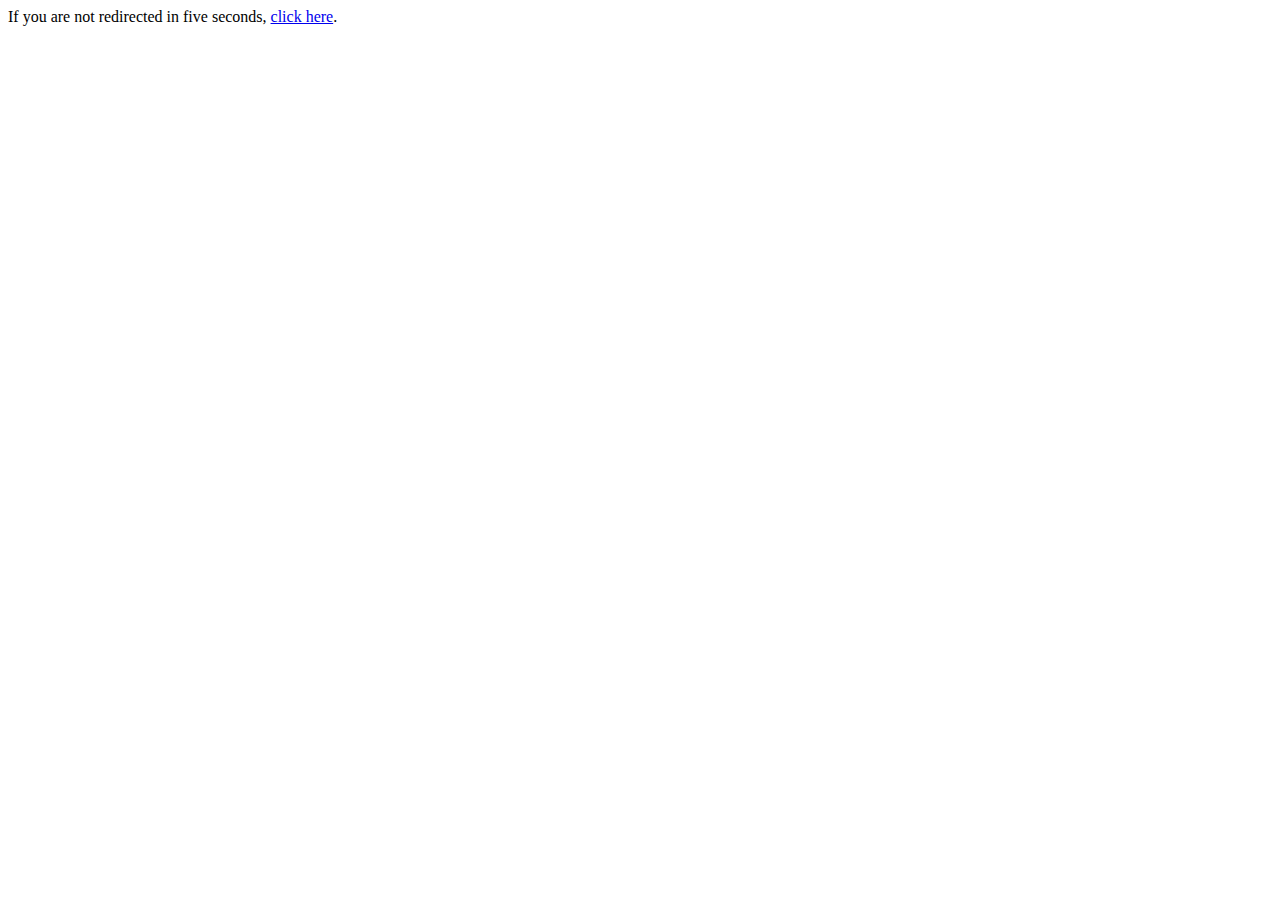
==== index.html @ c3edc73a "redirect" ====
<head>
  <meta http-equiv="refresh" content="5; URL=https://portfolio-pwee.vercel.app/" />
</head>
<body>
  <p>If you are not redirected in five seconds, <a href="https://portfolio-pwee.vercel.app/">click here</a>.</p>
</body>
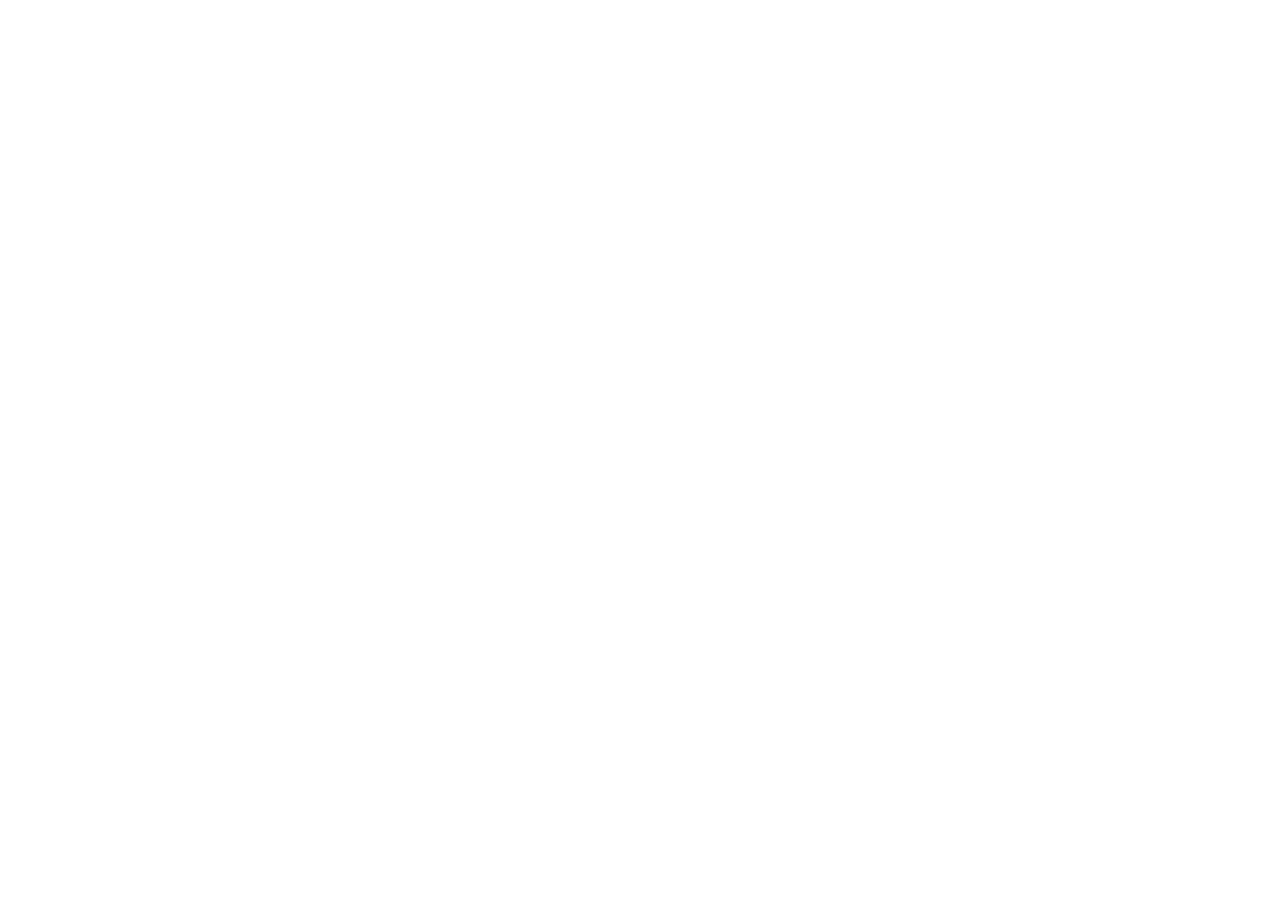
==== commit 63898740: "Update index.html" ====
--- a/index.html
+++ b/index.html
@@ -1,6 +1,6 @@
 <head>
-  <meta http-equiv="refresh" content="5; URL=https://portfolio-pwee.vercel.app/" />
+  <meta http-equiv="refresh" content="0; URL=https://portfolio-pwee.vercel.app/" />
 </head>
 <body>
-  <p>If you are not redirected in five seconds, <a href="https://portfolio-pwee.vercel.app/">click here</a>.</p>
+  <p>If you are not redirected, <a href="https://portfolio-pwee.vercel.app/">click here</a>.</p>
 </body>
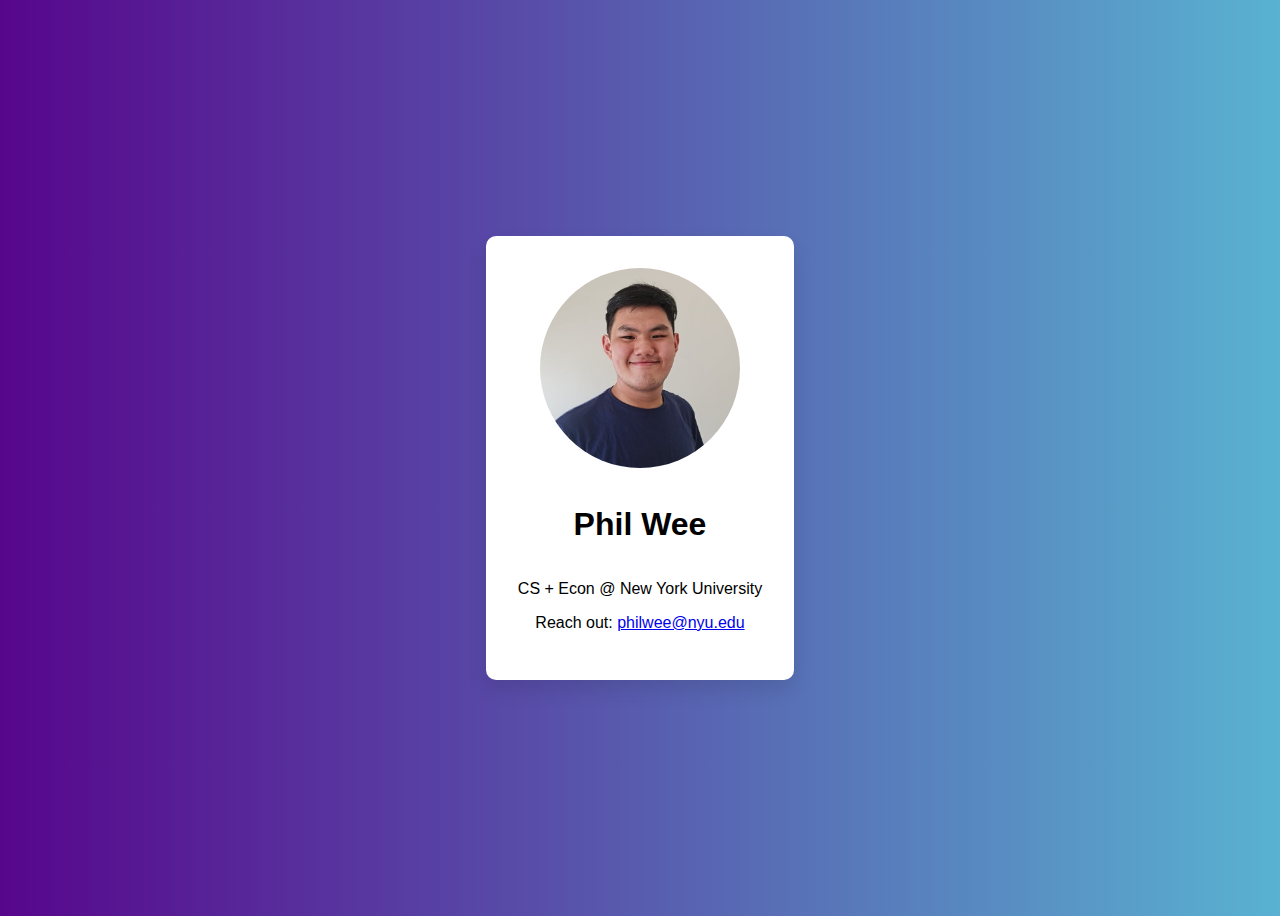
==== commit dd05feff: "Simplified" ====
--- a/index.html
+++ b/index.html
@@ -1,6 +1,49 @@
-<head>
-  <meta http-equiv="refresh" content="0; URL=https://portfolio-pwee.vercel.app/" />
-</head>
-<body>
-  <p>If you are not redirected, <a href="https://portfolio-pwee.vercel.app/">click here</a>.</p>
-</body>
+<!DOCTYPE html>
+<html>
+  <head>
+    <meta charset="UTF-8">
+    <title>Phil Wee</title>
+    <style>
+      /* General styling */
+      body {
+        background: linear-gradient(to right, #57068c, #59B2D1);
+        font-family: Arial, sans-serif;
+        height: 100vh;
+        display: flex;
+        flex-direction: column;
+        align-items: center;
+        justify-content: center;
+      }
+
+      /* Card styling */
+      .card {
+        background-color: #fff;
+        box-shadow: 0px 10px 20px rgba(0, 0, 0, 0.1);
+        border-radius: 10px;
+        padding: 32px;
+        display: flex;
+        flex-direction: column;
+        align-items: center;
+        text-align: center;
+      }
+      /* Profile pic styling */
+      .card img {
+        border-radius: 50%;
+        margin-bottom: 16px;
+      }
+    </style>
+  </head>
+  <body>
+    <div class="card">
+      <!-- add profile pic -->
+      <img src="profilephoto.jpg" alt="Phil Wee" width="200" height="200">
+      <h1>Phil Wee</h1>
+
+      <main>
+        <p>CS + Econ @ New York University</p>
+        <!-- email element, text is: Email me: link to email -->
+        <p>Reach out: <a href="mailto:philwee@nyu.edu">philwee@nyu.edu</a></p>
+      </main>
+    </div>
+  </body>
+</html>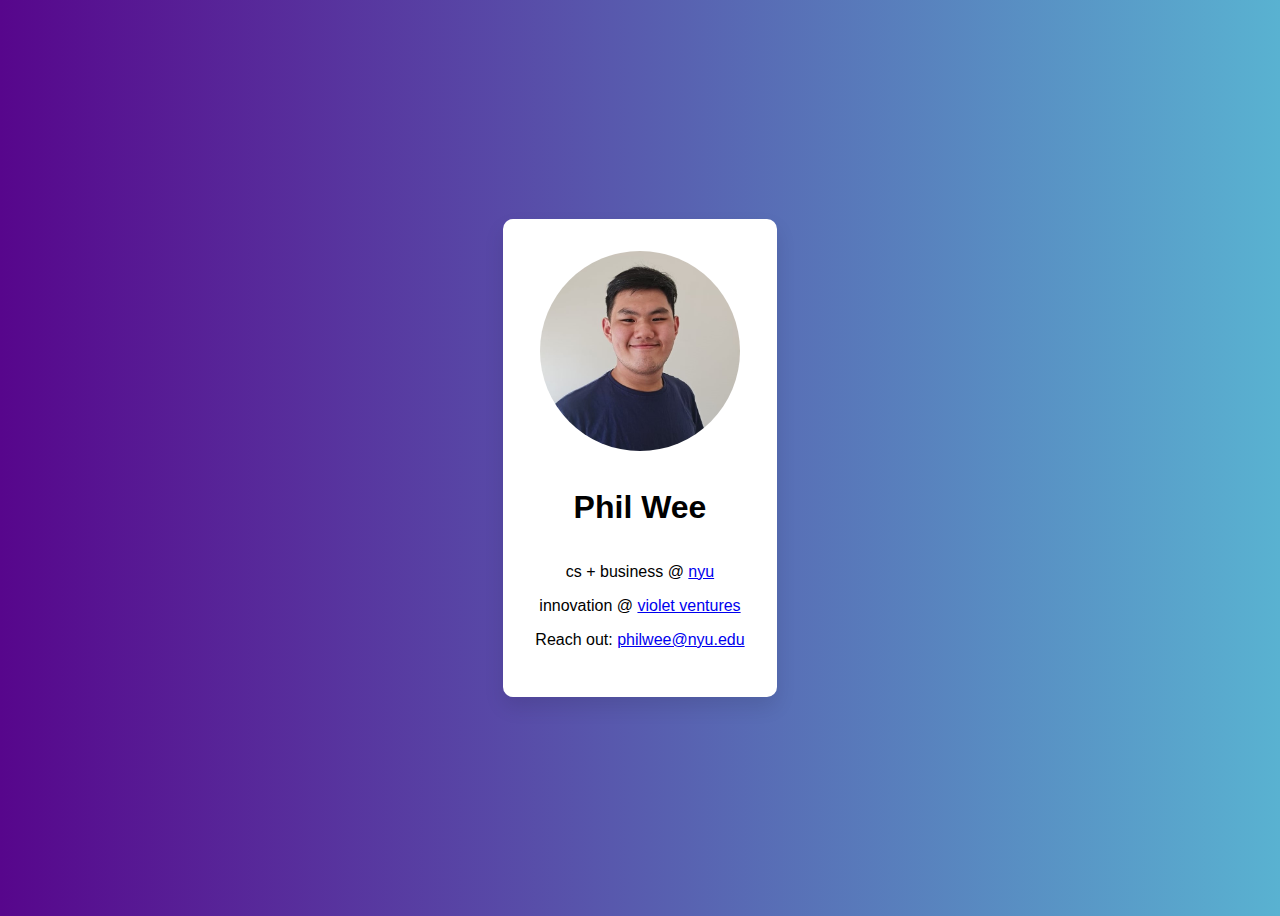
==== commit 12760808: "Update index.html" ====
--- a/index.html
+++ b/index.html
@@ -1,7 +1,7 @@
 <!DOCTYPE html>
-<html>
-  <head>
-    <meta charset="UTF-8">
+<!-- saved from url=(0063)file:///C:/Users/P/Documents/newgh/philwee.github.io/index.html -->
+<html><head><meta http-equiv="Content-Type" content="text/html; charset=UTF-8">
+    
     <title>Phil Wee</title>
     <style>
       /* General styling */
@@ -36,14 +36,15 @@
   <body>
     <div class="card">
       <!-- add profile pic -->
-      <img src="profilephoto.jpg" alt="Phil Wee" width="200" height="200">
+      <img src="./index_files/profilephoto.jpg" alt="Phil Wee" width="200" height="200">
       <h1>Phil Wee</h1>
 
       <main>
-        <p>CS + Econ @ New York University</p>
+        <p>cs + business @ <a href="https://www.nyu.edu/">nyu</a></p>
+        <p>innovation @ <a href="http://vvnyu.com/">violet ventures</a></p>
         <!-- email element, text is: Email me: link to email -->
         <p>Reach out: <a href="mailto:philwee@nyu.edu">philwee@nyu.edu</a></p>
       </main>
     </div>
-  </body>
-</html>+  
+</body></html>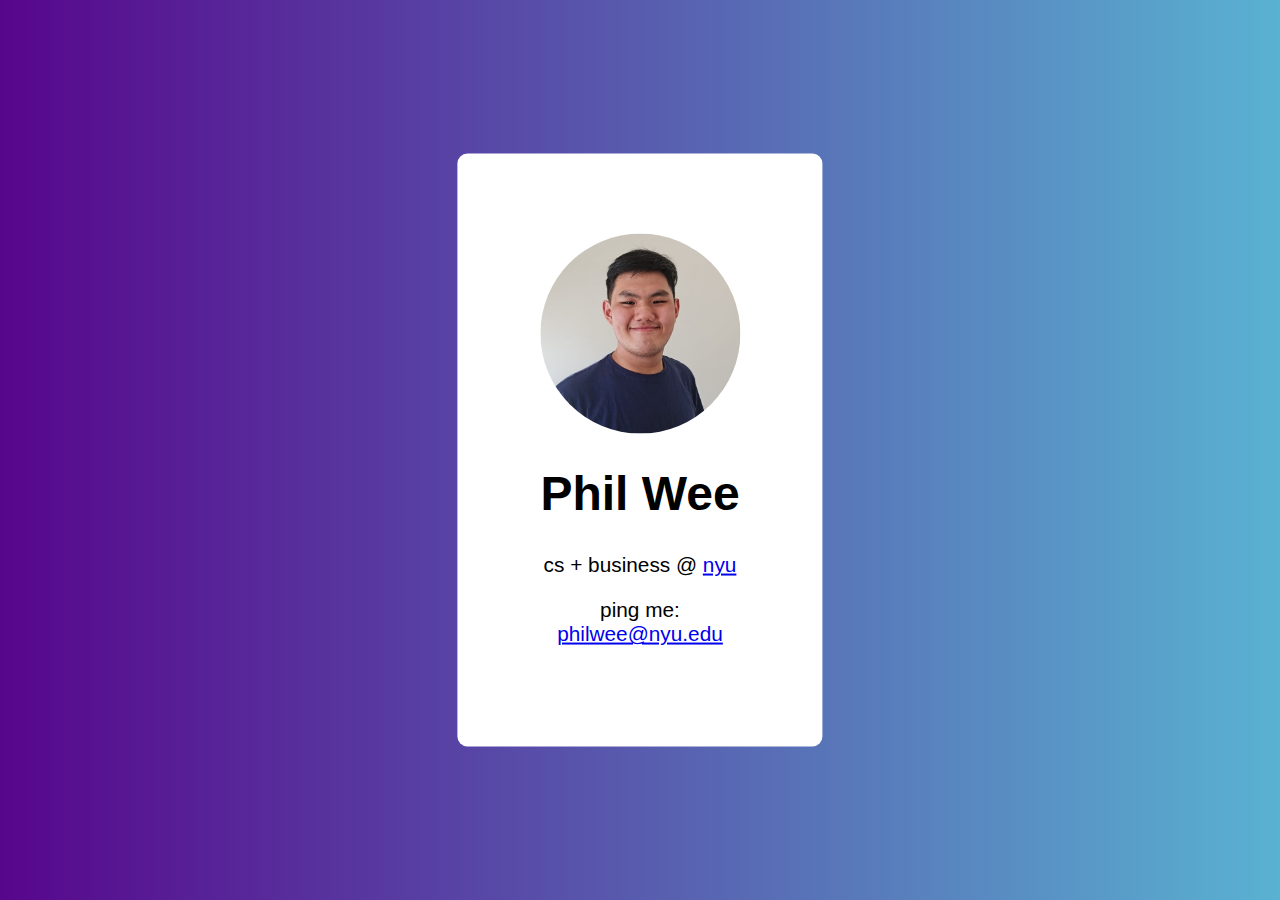
==== commit 5a702207: "mobile" ====
--- a/index.html
+++ b/index.html
@@ -1,50 +1,128 @@
 <!DOCTYPE html>
-<!-- saved from url=(0063)file:///C:/Users/P/Documents/newgh/philwee.github.io/index.html -->
-<html><head><meta http-equiv="Content-Type" content="text/html; charset=UTF-8">
-    
-    <title>Phil Wee</title>
+<html lang="en">
+<head>
+    <meta charset="UTF-8">
+    <meta name="viewport" content="width=device-width, initial-scale=1.0">
+    <title>journall</title>
+    <link rel="icon" href="data:image/svg+xml,<svg xmlns=%22http://www.w3.org/2000/svg%22 viewBox=%220 0 100 100%22><text y=%22.9em%22 font-size=%2290%22>📝</text></svg>">
     <style>
-      /* General styling */
-      body {
-        background: linear-gradient(to right, #57068c, #59B2D1);
+body {
+    font-family: Arial, sans-serif;
+    /* max-width: 600px; */
+    /* padding: 20px; */
+    background: linear-gradient(to right, #57068c, #59B2D1);
         font-family: Arial, sans-serif;
-        height: 100vh;
+        height: 80vh;
         display: flex;
         flex-direction: column;
         align-items: center;
         justify-content: center;
-      }
+        align-self: center;
+}
 
-      /* Card styling */
-      .card {
-        background-color: #fff;
-        box-shadow: 0px 10px 20px rgba(0, 0, 0, 0.1);
-        border-radius: 10px;
-        padding: 32px;
-        display: flex;
-        flex-direction: column;
-        align-items: center;
-        text-align: center;
-      }
-      /* Profile pic styling */
-      .card img {
-        border-radius: 50%;
-        margin-bottom: 16px;
-      }
+h1 {
+    font-size: 3rem;
+    text-align: center;
+}
+
+p {
+    font-size: 1.3rem;
+    text-align: center;
+}
+
+
+input, textarea {
+    padding: 10px;
+    width: 100%;
+    box-sizing: border-box;
+}
+
+button {
+    padding: 20px 20px;
+    background-color: #4CAF50;
+    color: #fff;
+    border: none;
+    cursor: pointer;
+}
+
+.card {
+            background-color: #fff;
+            padding: 80px;
+            border-radius: 10px;
+            text-align: center;
+        }
+button:hover {
+    background-color: #45a049;
+}
+
+/* Responsive adjustments */
+@media (max-width: 600px) {
+
+
+    h1 {
+        font-size: 3rem;
+    }
+
+    p {
+        font-size: 1rem;
+    }
+}
+/* center images */
+img {
+    display: block;
+    margin-left: auto;
+    margin-right: auto;
+}
+/* put circle around image */
+img {
+    border-radius: 50%;
+}
+
+/* if dekstop, make image smaller */
+@media (min-width: 600px) {
+  /* center card */
+  .card {
+    margin: 0 auto;
+    width: 50%;
+  }
+}
+
+
+.center {
+
+  position: absolute;
+  top: 50%;
+  left: 50%;
+  transform: translate(-50%, -50%);
+}
+
     </style>
-  </head>
-  <body>
-    <div class="card">
-      <!-- add profile pic -->
-      <img src="./index_files/profilephoto.jpg" alt="Phil Wee" width="200" height="200">
-      <h1>Phil Wee</h1>
+</head>
+<body>
+<!-- create a div that cetners everything 
+Set the position of your div to absolute so that it’s taken out of the normal document flow.
+Set the top property to 50%. This tells the browser to line up the top edge of the div with the center of the page vertically (ie. 50% down the page).
+Then, set the transform property to translate(0, -50%).
 
-      <main>
-        <p>cs + business @ <a href="https://www.nyu.edu/">nyu</a></p>
-        <p>innovation @ <a href="http://vvnyu.com/">violet ventures</a></p>
-        <!-- email element, text is: Email me: link to email -->
-        <p>Reach out: <a href="mailto:philwee@nyu.edu">philwee@nyu.edu</a></p>
-      </main>
-    </div>
-  
-</body></html>+-->
+
+
+
+
+
+<div class="center">
+
+  <div class="card">
+    <!-- add profile pic -->
+    <img src="profilephoto.jpg" alt="Phil Wee" width="200" height="200">
+    <h1 style="font-size: em;">Phil Wee</h1>
+    <main>
+      <p>cs + business @ <a href="nyu.edu">nyu</a></p>
+      <p>ping me: <a href="mailto:philwee@nyu.edu">philwee@nyu.edu</a></p>
+    </main>
+  </div>
+</div>
+
+
+</body>
+</html>